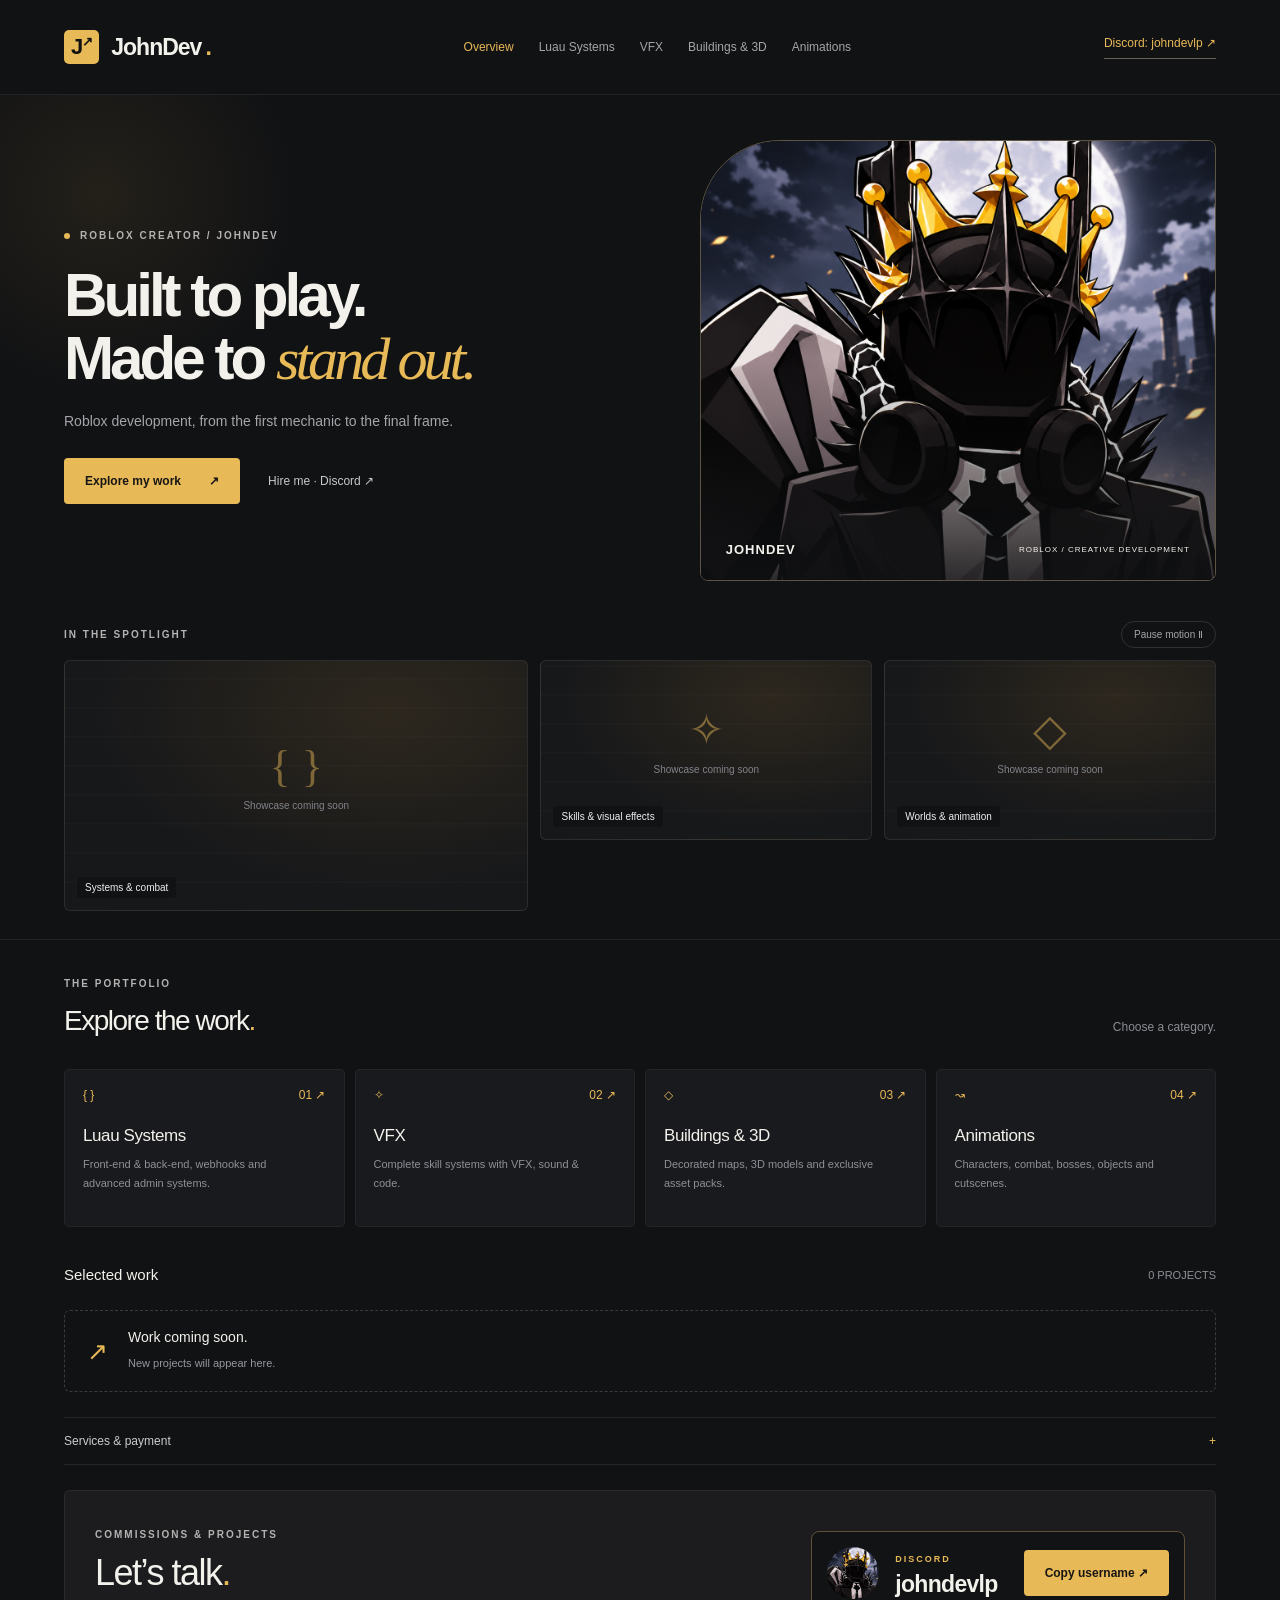
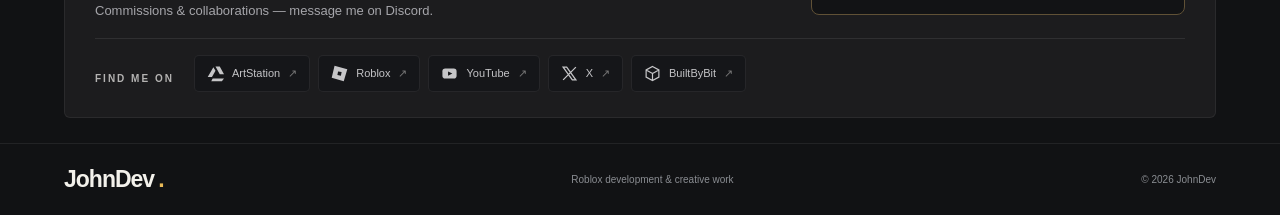
==== animations/index.html @ 0613d774 "Add files via upload" ====
<!doctype html><html lang="en"><head><meta charset="utf-8"><meta name="viewport" content="width=device-width,initial-scale=1"><meta name="theme-color" content="#111214"><meta name="description" content="JohnDev — Roblox development portfolio. Explore Luau systems, visual effects, buildings, 3D and animations."><title>JohnDev — Roblox Creator</title><link rel="icon" href="../assets/favicon.svg"><link rel="stylesheet" href="../assets/style.css"><script defer src="../assets/app.js"></script></head><body><a class="skip" href="#main">Skip to content</a><header><a class="brand" href="../"><span class="mark">J<span>↗</span></span>JohnDev<span class="brand-dot">.</span></a><nav aria-label="Main navigation"><a href="../" data-nav="home">Overview</a><a href="../systems/" data-nav="systems">Luau Systems</a><a href="../vfx/" data-nav="vfx">VFX</a><a href="../buildings/" data-nav="buildings">Buildings & 3D</a><a href="../animations/" data-nav="animations">Animations</a></nav><a class="contact-link" href="#contact">Discord: <span data-discord>johndevlp</span> ↗</a></header><main id="main"><section class="hero" id="hero"><div class="hero-copy"><p class="eyebrow"><span></span> ROBLOX CREATOR / JOHNDEV</p><h1>Built to play.<br>Made to <em>stand out.</em></h1><p class="intro">Roblox development, from the first mechanic to the final frame.</p><div class="hero-actions"><a class="button gold" href="#work">Explore my work <span>↗</span></a><a class="text-link" href="#contact">Hire me · Discord ↗</a></div></div><div class="portrait"><img src="../assets/profile.png" alt="JohnDev's Roblox avatar wearing a gold crown and black armor" fetchpriority="high"><div class="portrait-label"><span>JOHNDEV</span><span>ROBLOX / CREATIVE DEVELOPMENT</span></div></div></section><section class="showcase-section" id="showcase-section"><div class="showcase-heading"><span class="eyebrow">IN THE SPOTLIGHT</span><button id="motion-toggle" type="button" aria-pressed="false">Pause motion Ⅱ</button></div><div id="showcase" class="showcase"></div></section><section id="work" class="work"><div class="section-heading"><div><p class="eyebrow" id="section-kicker">THE PORTFOLIO</p><h2 id="section-title">Explore the work<span>.</span></h2></div><p id="section-description">Choose a category.</p></div><div class="categories" id="categories"></div><div class="projects-heading"><h3 id="projects-title">Selected work</h3><span id="project-count"></span></div><div class="projects" id="projects" aria-live="polite"></div><p id="load-error" role="alert" hidden>Couldn't load the portfolio. Please refresh the page to try again.</p></section><details class="service-details"><summary>Services & payment <span>+</span></summary><div><p id="service-list">Complete boss systems · Combat & skills · Auras & particles · Fully decorated, stylized maps · Exclusive asset packs · Project commissions</p><p id="payment-list">PayPal · Robux · Revenue share, depending on the project</p></div></details><section id="contact" class="contact"><div class="contact-main"><div><p class="eyebrow">COMMISSIONS & PROJECTS</p><h2>Let’s talk<span>.</span></h2><p class="contact-description">Commissions & collaborations — message me on Discord.</p></div><div class="discord-card"><img src="../assets/profile.png" alt="JohnDev’s Discord avatar" loading="lazy"><div><span class="eyebrow">DISCORD</span><strong data-discord>johndevlp</strong></div><button class="button gold" data-copy-discord type="button">Copy username ↗</button></div></div><p id="copy-status" class="copy-status" role="status"></p><div class="social-row"><span class="eyebrow">FIND ME ON</span><div id="social-links"><a href="https://www.artstation.com/johndevlp" target="_blank" rel="noopener noreferrer">ArtStation ↗</a><a href="https://www.roblox.com/users/1013556295/profile" target="_blank" rel="noopener noreferrer">Roblox ↗</a><a href="https://www.youtube.com/@johndevlp" target="_blank" rel="noopener noreferrer">YouTube ↗</a><a href="https://x.com/Johndevlp" target="_blank" rel="noopener noreferrer">X ↗</a><a href="https://builtbybit.com/members/johndevlp.855853/" target="_blank" rel="noopener noreferrer">BuiltByBit — Asset store ↗</a></div></div></section></main><footer><a class="brand" href="../">JohnDev<span class="brand-dot">.</span></a><p>Roblox development & creative work</p><span>© <span id="year"></span> JohnDev</span></footer><dialog id="project-dialog"><div class="dialog-top"><span id="dialog-category" class="eyebrow"></span><button id="close-dialog" aria-label="Close project">Close ✕</button></div><h2 id="dialog-title"></h2><p id="dialog-description"></p><div id="dialog-media"></div><a id="dialog-link" class="button gold" target="_blank" rel="noopener noreferrer" hidden>View project ↗</a></dialog></body></html>
---- assets/style.css ----
*{box-sizing:border-box}html{scroll-behavior:smooth;scroll-padding-top:30px}body{margin:0;background:#111214;color:#f3f1eb;font-family:Arial,Helvetica,sans-serif;-webkit-font-smoothing:antialiased}a{color:inherit;text-decoration:none}button{font:inherit;cursor:pointer}a:focus-visible,button:focus-visible{outline:2px solid #e8b957;outline-offset:6px}.skip{position:absolute;top:-80px;left:20px;background:#e8b957;color:#111;padding:15px;z-index:5}.skip:focus{top:10px}header,main,footer{max-width:1440px;margin:auto}header{display:flex;align-items:center;justify-content:space-between;gap:25px;padding:30px 5%;border-bottom:1px solid #ffffff12}.brand{display:flex;gap:4px;align-items:center;font-size:23px;font-weight:800;letter-spacing:-1px}.mark{display:inline-flex;font-size:22px;color:#111;background:#e8b957;border-radius:5px;padding:4px 7px;margin-right:8px}.mark span{font-size:13px}.brand-dot,h2>span,.contact h2 span{color:#e8b957}nav{display:flex;gap:25px;font-size:12px;color:#a5a5a7}nav a:hover,nav a.active{color:#e8b957}.contact-link{font-size:12px;border-bottom:1px solid #68615a;padding-bottom:8px;white-space:nowrap}.hero{display:grid;grid-template-columns:1.12fr 1fr;gap:6%;padding:70px 5% 65px;align-items:center}.eyebrow{font-size:10px;font-weight:700;letter-spacing:2px;color:#b4b3b2;line-height:1.8}.hero .eyebrow{display:flex;align-items:center;gap:10px}.eyebrow>span{width:6px;height:6px;border-radius:50%;background:#e8b957}h1{font-size:clamp(45px,5.1vw,75px);letter-spacing:-4px;line-height:1.04;font-weight:600;margin:28px 0}h1 em{color:#e8b957;font-family:Georgia,serif;font-weight:400}.intro{max-width:390px;color:#a5a5aa;font-size:15px;line-height:1.8}.hero-actions{display:flex;align-items:center;gap:28px;margin-top:30px}.button{display:inline-flex;align-items:center;justify-content:space-between;gap:28px;padding:16px 21px;border-radius:4px;font-size:12px;font-weight:bold}.gold{background:#e8b957;color:#171615}.gold:hover{background:#f4ce82}.text-link{font-size:12px;color:#c7c7c7}.hero-note{display:flex;align-items:center;gap:25px;margin-top:45px;color:#777a7e;font-size:10px;letter-spacing:.7px}.hero-note>span{border-right:1px solid #3a3a3a;padding-right:24px;color:#e8b957}.hero-note p{line-height:1.7}.portrait{position:relative;border:1px solid #5e5443;border-radius:120px 8px 8px 8px;overflow:hidden;aspect-ratio:1/1.05;background:#222}.portrait img{width:100%;height:100%;object-fit:cover}.portrait:after{content:"";position:absolute;inset:50% 0 0;background:linear-gradient(transparent,#101113d9);pointer-events:none}.portrait-label{position:absolute;bottom:23px;left:25px;right:25px;z-index:1;display:flex;justify-content:space-between;align-items:center;font-size:8px;letter-spacing:1px}.portrait-label>span:first-child{font-size:13px;font-weight:bold}.work{padding:55px 5% 70px;border-top:1px solid #ffffff12}.section-heading{display:flex;justify-content:space-between;align-items:end;gap:30px;margin-bottom:28px}h2{font-size:clamp(27px,3vw,40px);font-weight:500;letter-spacing:-1.5px;margin:12px 0}.section-heading>p{font-size:12px;color:#8a8d92;max-width:250px;line-height:1.7}.categories{display:grid;grid-template-columns:repeat(4,1fr);gap:13px}.category{position:relative;display:flex;flex-direction:column;min-height:190px;padding:22px;background:#191a1d;border:1px solid #ffffff0c;border-radius:5px;transition:background .2s,border-color .2s}.category:hover,.category.active{background:#23211c;border-color:#b48a42}.category-top{display:flex;justify-content:space-between;color:#e8b957;font-size:12px}.category h3{font-size:18px;font-weight:500;margin:38px 0 9px;letter-spacing:-.4px}.category p{font-size:11px;line-height:1.7;color:#8e9097;margin:0;max-width:180px}.projects-heading{display:flex;justify-content:space-between;align-items:center;margin:45px 0 20px}.projects-heading h3{font-size:15px;font-weight:500}.projects-heading>span{font-size:11px;color:#8e9097}.projects{display:grid;grid-template-columns:repeat(3,1fr);gap:20px}.empty{grid-column:1/-1;padding:35px;border:1px dashed #3b3b3f;border-radius:6px;display:flex;gap:20px;align-items:center}.empty-icon{color:#e8b957;font-size:25px}.empty h3{font-size:16px;font-weight:500;margin:0 0 9px}.empty p{font-size:12px;line-height:1.7;color:#95979d;margin:0}.project{padding:0;text-align:left;color:inherit;border:1px solid #ffffff10;background:#191a1d;border-radius:6px;overflow:hidden}.project img{width:100%;aspect-ratio:16/10;object-fit:cover;display:block}.project .placeholder{aspect-ratio:16/10;display:grid;place-items:center;background:#24221d;color:#e8b957;font-size:34px}.project-copy{padding:20px}.project small{color:#e8b957;font-size:9px;letter-spacing:1px}.project h3{font-size:18px;margin:12px 0 6px}.project p{color:#989ba0;font-size:12px;line-height:1.7}.about{margin:0 5%;padding:50px 0;border-top:1px solid #ffffff12;display:grid;grid-template-columns:1fr 2fr;gap:30px}.about p:not(.eyebrow){font-size:14px;color:#a5a5aa;line-height:1.9;max-width:600px}.contact{margin:20px 5% 60px;padding:45px;background:#1c1c1e;border:1px solid #ffffff10;border-radius:6px;position:relative}.contact h2{font-size:clamp(40px,5vw,65px);line-height:1.05;margin:22px 0 30px}.contact>.button{position:absolute;right:45px;bottom:45px}footer{padding:30px 5%;border-top:1px solid #ffffff12;display:flex;align-items:center;justify-content:space-between;gap:20px}footer p,footer>span{font-size:10px;color:#8a8d92}dialog{background:#191a1d;color:#f3f1eb;border:1px solid #4b4538;border-radius:10px;width:min(900px,94vw);max-height:90vh;padding:30px}dialog::backdrop{background:#000c;backdrop-filter:blur(6px)}.dialog-top{display:flex;justify-content:space-between;align-items:center}.dialog-top button{background:#2c2c2e;color:#eee;border:1px solid #555;padding:10px;border-radius:4px}#dialog-description{white-space:pre-wrap;color:#acafb4;line-height:1.8}#dialog-media{display:grid;gap:18px;margin:25px 0}#dialog-media img,#dialog-media video,#dialog-media iframe{width:100%;border:0;border-radius:5px}#dialog-media iframe{aspect-ratio:16/9}#dialog-media figcaption{color:#a5a5aa;font-size:12px;margin:10px 0}#dialog-media figure{margin:0}body.category-page .hero{display:none}body.category-page .work{border-top:0;padding-top:55px}@media(min-width:1500px){body{padding:0 3%}}@media(max-width:1000px){header{flex-wrap:wrap}nav{order:3;width:100%;justify-content:space-between;gap:15px;overflow:auto;padding-top:12px}h1{letter-spacing:-2px}.categories{grid-template-columns:repeat(2,1fr)}.portrait-label{flex-direction:column;align-items:start;gap:8px}.hero{gap:4%;padding-top:45px}.projects{grid-template-columns:repeat(2,1fr)}}@media(max-width:620px){header{padding:22px 6%}nav{font-size:11px;gap:22px;padding-bottom:5px;justify-content:flex-start;white-space:nowrap}.hero{grid-template-columns:1fr;padding:40px 6%;gap:30px}h1{font-size:48px}.hero-note{margin-top:25px}.portrait{aspect-ratio:1.12;border-radius:70px 6px 6px 6px}.portrait img{object-position:center 39%}.section-heading{display:block}.work{padding:35px 6%}.category{padding:17px;min-height:185px}.category h3{font-size:16px}.projects{grid-template-columns:1fr}.about{grid-template-columns:1fr;gap:0}.contact{padding:28px}.contact>.button{position:static}footer{flex-wrap:wrap}footer p{display:none}dialog{padding:20px}.empty{padding:25px 20px}}@media(prefers-reduced-motion:reduce){html{scroll-behavior:auto}*{transition:none!important}}
.contact-main{display:flex;justify-content:space-between;align-items:center;gap:28px}.contact h2{font-size:52px;margin:15px 0}.contact-description{font-size:13px;color:#a5a5aa;line-height:1.7}.discord-card{display:flex;align-items:center;gap:16px;flex-wrap:wrap;padding:22px;background:#121315;border:1px solid #605136;border-radius:8px}.discord-card img{width:52px;height:52px;object-fit:cover;border-radius:50%}.discord-card strong{display:block;font-size:24px;margin-top:3px;letter-spacing:-.7px}.discord-card .eyebrow{font-size:9px;color:#e8b957}.discord-card button{border:0;margin-left:10px}.social-row{display:flex;gap:25px;align-items:baseline;border-top:1px solid #ffffff15;padding-top:22px;margin-top:25px}.social-row>div{display:flex;gap:22px;flex-wrap:wrap;font-size:12px;color:#c4c4c7}.social-row a:hover{color:#e8b957}.copy-status{font-size:12px;color:#e8b957;min-height:16px}.payment>span:first-child{color:#e8b957;font-size:10px;letter-spacing:1.5px}.contact-link{color:#e8b957}.category p{max-width:220px}@media(max-width:1000px){.contact-main{align-items:flex-start;flex-direction:column}.discord-card{width:100%}}@media(max-width:620px){.discord-card{padding:16px;gap:12px}.discord-card button{margin-left:0;width:100%}.social-row{flex-direction:column;gap:12px}.contact h2{font-size:42px}}

/* Compact media-led layout */
.hero{position:relative;isolation:isolate;overflow:hidden;padding-top:45px;padding-bottom:40px;gap:5%}.hero:before{content:"";position:absolute;width:400px;height:400px;border-radius:50%;background:radial-gradient(circle,#e8b95716,transparent 70%);left:-100px;top:-100px;z-index:-1;animation:halo 10s ease-in-out infinite alternate;pointer-events:none}.hero-video{position:absolute;inset:0;width:100%;height:100%;object-fit:cover;opacity:.16;z-index:-2;pointer-events:none}.hero-copy,.portrait{animation:arrive .7s ease both}.portrait{animation-delay:.1s;aspect-ratio:1.17;border-top-left-radius:80px}.hero h1{font-size:clamp(43px,4.7vw,66px);margin:20px 0}.hero-actions{margin-top:24px}.intro{font-size:14px;line-height:1.7}.showcase-section{padding:0 5% 28px}.showcase-heading{display:flex;align-items:center;justify-content:space-between;margin:0 0 12px}.showcase-heading button{border:1px solid #ffffff20;background:transparent;border-radius:20px;padding:7px 12px;color:#a5a5aa;font-size:10px}.showcase{display:grid;grid-template-columns:1.4fr 1fr 1fr;gap:12px}.showcase-tile{position:relative;aspect-ratio:1.85;border:1px solid #ffffff16;overflow:hidden;border-radius:6px;background:#191a1d}.showcase-tile img,.showcase-tile video{width:100%;height:100%;object-fit:cover;display:block}.showcase-tile video{object-fit:contain}.showcase-tile img{transition:transform .45s}.showcase-tile:hover img{transform:scale(1.04)}.showcase-tile:has(video) .slot-caption{top:8px;bottom:auto;pointer-events:none}.slot-caption{position:absolute;bottom:12px;left:12px;padding:5px 8px;border-radius:3px;background:#111214de;font-size:10px;color:#eee}.unfilled{background:radial-gradient(ellipse at 70% 20%,#a2783229,transparent 65%),repeating-linear-gradient(0deg,transparent 0 27px,#ffffff04 28px 29px),#17181a;display:flex;flex-direction:column;justify-content:center;align-items:center}.slot-art{font-size:44px;color:#e8b95777;font-family:Georgia,serif;animation:float 6s ease-in-out infinite}.slot-1 .slot-art{animation-delay:-2s}.slot-2 .slot-art{animation-delay:-4s}.slot-placeholder{font-size:10px;color:#81838a;margin:8px 0 20px}.work{padding-top:25px;padding-bottom:25px}.section-heading{margin-bottom:20px}.section-heading h2{font-size:28px}.categories{gap:10px}.category{min-height:158px;padding:18px;transition:transform .2s,border-color .2s,background .2s}.category:hover{transform:translateY(-4px)}.category h3{margin-top:24px;font-size:17px}.projects-heading{margin:24px 0 12px}.empty{padding:18px 22px}.empty h3{font-size:14px}.empty p{font-size:11px}.service-details{margin:0 5% 25px;border-top:1px solid #ffffff15;border-bottom:1px solid #ffffff15;padding:16px 0}.service-details summary{cursor:pointer;font-size:12px;color:#ccc;list-style:none}.service-details summary::-webkit-details-marker{display:none}.service-details summary>span{float:right;color:#e8b957}.service-details[open] summary>span{transform:rotate(45deg)}.service-details>div{display:grid;grid-template-columns:2fr 1fr;gap:25px;padding-top:8px;font-size:12px;line-height:1.8;color:#a5a5aa}.contact{margin-top:0;margin-bottom:25px;padding:25px 30px}.contact h2{font-size:36px;margin:8px 0}.contact-description{margin:8px 0}.discord-card{padding:15px}.discord-card strong{font-size:23px}.social-row{margin-top:8px;padding-top:16px;gap:20px}.social-row>div{gap:8px;flex:1}.social-link{display:inline-flex;align-items:center;gap:8px;padding:9px 12px;background:#151619;border:1px solid #ffffff12;border-radius:5px;font-size:11px;transition:transform .2s,border-color .2s}.social-link:hover{transform:translateY(-2px);border-color:#e8b95777}.social-link svg{width:17px;height:17px;flex-shrink:0;color:#c6c6c8}.social-link:hover svg{color:#e8b957}.social-arrow{font-size:11px;color:#777}.copy-status{min-height:0;margin:8px 0}footer{padding-top:20px;padding-bottom:20px}body.category-page .categories{display:flex;flex-wrap:wrap}body.category-page .category{min-height:0;padding:10px 14px;flex-direction:row;align-items:center;gap:12px}body.category-page .category h3{font-size:12px;margin:0}body.category-page .category p,body.category-page .category-top>span:last-child{display:none}body.category-page .work{padding-top:30px}.category-page .service-details{margin-top:10px}@keyframes arrive{from{opacity:0;transform:translateY(15px)}to{opacity:1;transform:translateY(0)}}@keyframes float{0%,100%{transform:translateY(0) rotate(-4deg)}50%{transform:translateY(-6px) rotate(4deg)}}@keyframes halo{to{transform:translate(130px,50px);opacity:.4}}body.motion-paused *{animation-play-state:paused!important}@media(max-width:620px){.hero{padding-top:28px;padding-bottom:25px}.hero h1{font-size:46px}.portrait{aspect-ratio:1.5}.showcase{grid-template-columns:1fr 1fr}.showcase-tile:first-child{grid-column:1/-1;aspect-ratio:2.1}.showcase-tile:not(:first-child){aspect-ratio:1.6}.slot-art{font-size:32px}.slot-placeholder{font-size:9px}.slot-caption{font-size:9px;left:8px;bottom:8px}.service-details>div{grid-template-columns:1fr;gap:0}.contact{padding:22px}.social-link{padding:9px 10px}.social-row{gap:12px}.categories .category{min-height:160px}.category-page .categories .category{min-height:0}.hero-actions{gap:20px}}@media(prefers-reduced-motion:reduce){*,*:before,*:after{animation:none!important;transition:none!important}}
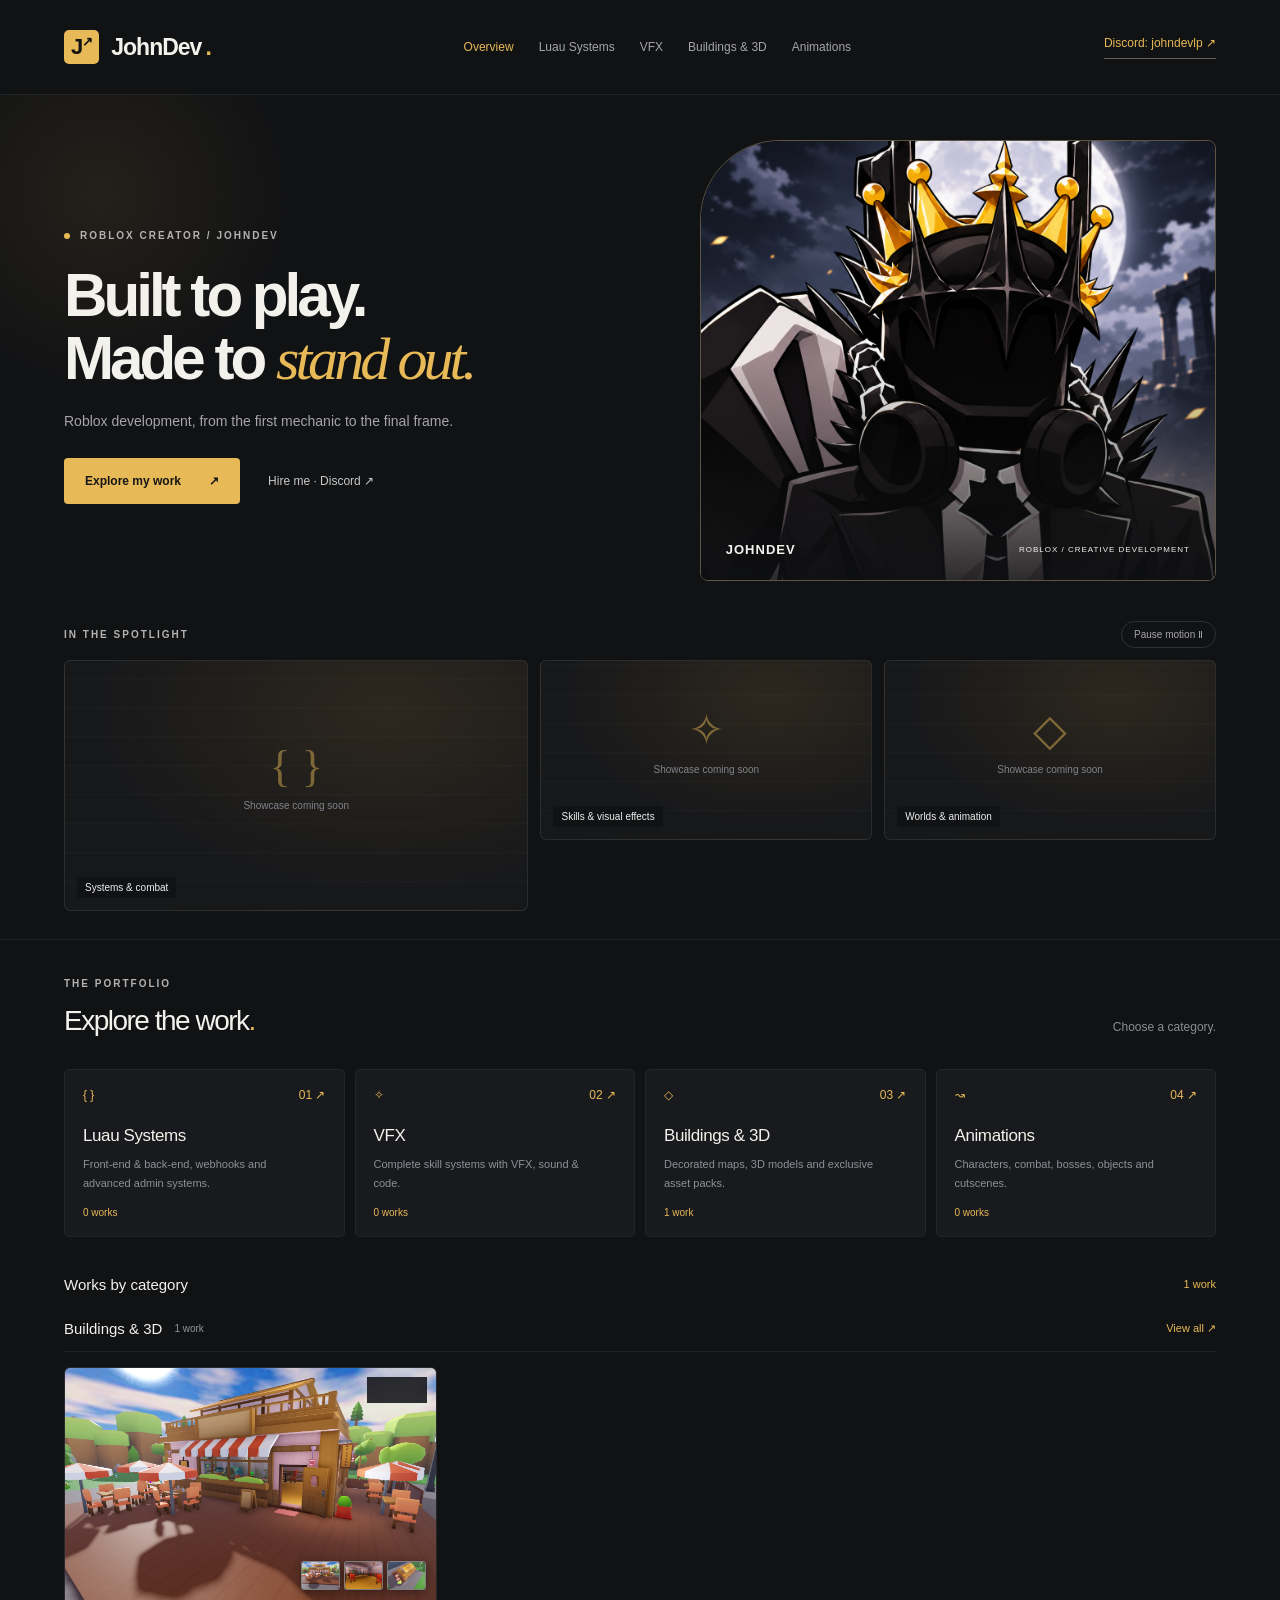
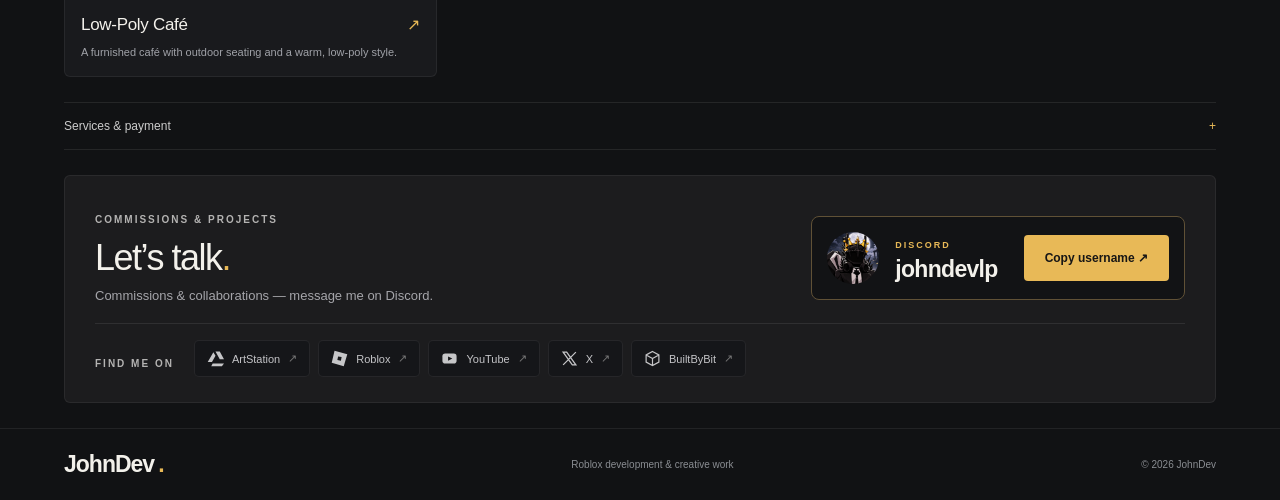
==== commit a0a743cd: "Add low-poly cafe with grouped galleries and category work counts" ====
--- a/animations/index.html
+++ b/animations/index.html
@@ -1 +1 @@
-<!doctype html><html lang="en"><head><meta charset="utf-8"><meta name="viewport" content="width=device-width,initial-scale=1"><meta name="theme-color" content="#111214"><meta name="description" content="JohnDev — Roblox development portfolio. Explore Luau systems, visual effects, buildings, 3D and animations."><title>JohnDev — Roblox Creator</title><link rel="icon" href="../assets/favicon.svg"><link rel="stylesheet" href="../assets/style.css"><script defer src="../assets/app.js"></script></head><body><a class="skip" href="#main">Skip to content</a><header><a class="brand" href="../"><span class="mark">J<span>↗</span></span>JohnDev<span class="brand-dot">.</span></a><nav aria-label="Main navigation"><a href="../" data-nav="home">Overview</a><a href="../systems/" data-nav="systems">Luau Systems</a><a href="../vfx/" data-nav="vfx">VFX</a><a href="../buildings/" data-nav="buildings">Buildings & 3D</a><a href="../animations/" data-nav="animations">Animations</a></nav><a class="contact-link" href="#contact">Discord: <span data-discord>johndevlp</span> ↗</a></header><main id="main"><section class="hero" id="hero"><div class="hero-copy"><p class="eyebrow"><span></span> ROBLOX CREATOR / JOHNDEV</p><h1>Built to play.<br>Made to <em>stand out.</em></h1><p class="intro">Roblox development, from the first mechanic to the final frame.</p><div class="hero-actions"><a class="button gold" href="#work">Explore my work <span>↗</span></a><a class="text-link" href="#contact">Hire me · Discord ↗</a></div></div><div class="portrait"><img src="../assets/profile.png" alt="JohnDev's Roblox avatar wearing a gold crown and black armor" fetchpriority="high"><div class="portrait-label"><span>JOHNDEV</span><span>ROBLOX / CREATIVE DEVELOPMENT</span></div></div></section><section class="showcase-section" id="showcase-section"><div class="showcase-heading"><span class="eyebrow">IN THE SPOTLIGHT</span><button id="motion-toggle" type="button" aria-pressed="false">Pause motion Ⅱ</button></div><div id="showcase" class="showcase"></div></section><section id="work" class="work"><div class="section-heading"><div><p class="eyebrow" id="section-kicker">THE PORTFOLIO</p><h2 id="section-title">Explore the work<span>.</span></h2></div><p id="section-description">Choose a category.</p></div><div class="categories" id="categories"></div><div class="projects-heading"><h3 id="projects-title">Selected work</h3><span id="project-count"></span></div><div class="projects" id="projects" aria-live="polite"></div><p id="load-error" role="alert" hidden>Couldn't load the portfolio. Please refresh the page to try again.</p></section><details class="service-details"><summary>Services & payment <span>+</span></summary><div><p id="service-list">Complete boss systems · Combat & skills · Auras & particles · Fully decorated, stylized maps · Exclusive asset packs · Project commissions</p><p id="payment-list">PayPal · Robux · Revenue share, depending on the project</p></div></details><section id="contact" class="contact"><div class="contact-main"><div><p class="eyebrow">COMMISSIONS & PROJECTS</p><h2>Let’s talk<span>.</span></h2><p class="contact-description">Commissions & collaborations — message me on Discord.</p></div><div class="discord-card"><img src="../assets/profile.png" alt="JohnDev’s Discord avatar" loading="lazy"><div><span class="eyebrow">DISCORD</span><strong data-discord>johndevlp</strong></div><button class="button gold" data-copy-discord type="button">Copy username ↗</button></div></div><p id="copy-status" class="copy-status" role="status"></p><div class="social-row"><span class="eyebrow">FIND ME ON</span><div id="social-links"><a href="https://www.artstation.com/johndevlp" target="_blank" rel="noopener noreferrer">ArtStation ↗</a><a href="https://www.roblox.com/users/1013556295/profile" target="_blank" rel="noopener noreferrer">Roblox ↗</a><a href="https://www.youtube.com/@johndevlp" target="_blank" rel="noopener noreferrer">YouTube ↗</a><a href="https://x.com/Johndevlp" target="_blank" rel="noopener noreferrer">X ↗</a><a href="https://builtbybit.com/members/johndevlp.855853/" target="_blank" rel="noopener noreferrer">BuiltByBit — Asset store ↗</a></div></div></section></main><footer><a class="brand" href="../">JohnDev<span class="brand-dot">.</span></a><p>Roblox development & creative work</p><span>© <span id="year"></span> JohnDev</span></footer><dialog id="project-dialog"><div class="dialog-top"><span id="dialog-category" class="eyebrow"></span><button id="close-dialog" aria-label="Close project">Close ✕</button></div><h2 id="dialog-title"></h2><p id="dialog-description"></p><div id="dialog-media"></div><a id="dialog-link" class="button gold" target="_blank" rel="noopener noreferrer" hidden>View project ↗</a></dialog></body></html>+<!doctype html><html lang="en"><head><meta charset="utf-8"><meta name="viewport" content="width=device-width,initial-scale=1"><meta name="theme-color" content="#111214"><meta name="description" content="JohnDev — Roblox development portfolio. Explore Luau systems, visual effects, buildings, 3D and animations."><title>JohnDev — Roblox Creator</title><link rel="icon" href="../assets/favicon.svg"><link rel="stylesheet" href="../assets/style.css?v=cafe-gallery-1"><script defer src="../assets/app.js?v=cafe-gallery-1"></script></head><body><a class="skip" href="#main">Skip to content</a><header><a class="brand" href="../"><span class="mark">J<span>↗</span></span>JohnDev<span class="brand-dot">.</span></a><nav aria-label="Main navigation"><a href="../" data-nav="home">Overview</a><a href="../systems/" data-nav="systems">Luau Systems</a><a href="../vfx/" data-nav="vfx">VFX</a><a href="../buildings/" data-nav="buildings">Buildings & 3D</a><a href="../animations/" data-nav="animations">Animations</a></nav><a class="contact-link" href="#contact">Discord: <span data-discord>johndevlp</span> ↗</a></header><main id="main"><section class="hero" id="hero"><div class="hero-copy"><p class="eyebrow"><span></span> ROBLOX CREATOR / JOHNDEV</p><h1>Built to play.<br>Made to <em>stand out.</em></h1><p class="intro">Roblox development, from the first mechanic to the final frame.</p><div class="hero-actions"><a class="button gold" href="#work">Explore my work <span>↗</span></a><a class="text-link" href="#contact">Hire me · Discord ↗</a></div></div><div class="portrait"><img src="../assets/profile.png" alt="JohnDev's Roblox avatar wearing a gold crown and black armor" fetchpriority="high"><div class="portrait-label"><span>JOHNDEV</span><span>ROBLOX / CREATIVE DEVELOPMENT</span></div></div></section><section class="showcase-section" id="showcase-section"><div class="showcase-heading"><span class="eyebrow">IN THE SPOTLIGHT</span><button id="motion-toggle" type="button" aria-pressed="false">Pause motion Ⅱ</button></div><div id="showcase" class="showcase"></div></section><section id="work" class="work"><div class="section-heading"><div><p class="eyebrow" id="section-kicker">THE PORTFOLIO</p><h2 id="section-title">Explore the work<span>.</span></h2></div><p id="section-description">Choose a category.</p></div><div class="categories" id="categories"></div><div class="projects-heading"><h3 id="projects-title">Works by category</h3><span id="project-count"></span></div><div class="work-catalog" id="projects" aria-live="polite"></div><p id="load-error" role="alert" hidden>Couldn't load the portfolio. Please refresh the page to try again.</p></section><details class="service-details"><summary>Services & payment <span>+</span></summary><div><p id="service-list">Complete boss systems · Combat & skills · Auras & particles · Fully decorated, stylized maps · Exclusive asset packs · Project commissions</p><p id="payment-list">PayPal · Robux · Revenue share, depending on the project</p></div></details><section id="contact" class="contact"><div class="contact-main"><div><p class="eyebrow">COMMISSIONS & PROJECTS</p><h2>Let’s talk<span>.</span></h2><p class="contact-description">Commissions & collaborations — message me on Discord.</p></div><div class="discord-card"><img src="../assets/profile.png" alt="JohnDev’s Discord avatar" loading="lazy"><div><span class="eyebrow">DISCORD</span><strong data-discord>johndevlp</strong></div><button class="button gold" data-copy-discord type="button">Copy username ↗</button></div></div><p id="copy-status" class="copy-status" role="status"></p><div class="social-row"><span class="eyebrow">FIND ME ON</span><div id="social-links"><a href="https://www.artstation.com/johndevlp" target="_blank" rel="noopener noreferrer">ArtStation ↗</a><a href="https://www.roblox.com/users/1013556295/profile" target="_blank" rel="noopener noreferrer">Roblox ↗</a><a href="https://www.youtube.com/@johndevlp" target="_blank" rel="noopener noreferrer">YouTube ↗</a><a href="https://x.com/Johndevlp" target="_blank" rel="noopener noreferrer">X ↗</a><a href="https://builtbybit.com/members/johndevlp.855853/" target="_blank" rel="noopener noreferrer">BuiltByBit — Asset store ↗</a></div></div></section></main><footer><a class="brand" href="../">JohnDev<span class="brand-dot">.</span></a><p>Roblox development & creative work</p><span>© <span id="year"></span> JohnDev</span></footer><dialog id="project-dialog" aria-labelledby="dialog-title" aria-describedby="dialog-description"><div class="dialog-top"><span id="dialog-category" class="eyebrow"></span><button id="close-dialog" aria-label="Close project" type="button">Close ✕</button></div><h2 id="dialog-title"></h2><p id="dialog-description"></p><div class="project-gallery"><div id="dialog-media" class="gallery-stage"></div><div class="gallery-controls"><button id="gallery-prev" type="button" aria-label="Previous media">←</button><div class="gallery-caption"><span id="gallery-count" aria-live="polite"></span><span id="gallery-caption"></span></div><button id="gallery-next" type="button" aria-label="Next media">→</button></div><div id="gallery-thumbnails" class="gallery-thumbnails" aria-label="Project media"></div></div><a id="dialog-link" class="button gold" target="_blank" rel="noopener noreferrer" hidden>View project ↗</a></dialog></body></html>
--- a/assets/style.css
+++ b/assets/style.css
@@ -3,3 +3,7 @@
 
 /* Compact media-led layout */
 .hero{position:relative;isolation:isolate;overflow:hidden;padding-top:45px;padding-bottom:40px;gap:5%}.hero:before{content:"";position:absolute;width:400px;height:400px;border-radius:50%;background:radial-gradient(circle,#e8b95716,transparent 70%);left:-100px;top:-100px;z-index:-1;animation:halo 10s ease-in-out infinite alternate;pointer-events:none}.hero-video{position:absolute;inset:0;width:100%;height:100%;object-fit:cover;opacity:.16;z-index:-2;pointer-events:none}.hero-copy,.portrait{animation:arrive .7s ease both}.portrait{animation-delay:.1s;aspect-ratio:1.17;border-top-left-radius:80px}.hero h1{font-size:clamp(43px,4.7vw,66px);margin:20px 0}.hero-actions{margin-top:24px}.intro{font-size:14px;line-height:1.7}.showcase-section{padding:0 5% 28px}.showcase-heading{display:flex;align-items:center;justify-content:space-between;margin:0 0 12px}.showcase-heading button{border:1px solid #ffffff20;background:transparent;border-radius:20px;padding:7px 12px;color:#a5a5aa;font-size:10px}.showcase{display:grid;grid-template-columns:1.4fr 1fr 1fr;gap:12px}.showcase-tile{position:relative;aspect-ratio:1.85;border:1px solid #ffffff16;overflow:hidden;border-radius:6px;background:#191a1d}.showcase-tile img,.showcase-tile video{width:100%;height:100%;object-fit:cover;display:block}.showcase-tile video{object-fit:contain}.showcase-tile img{transition:transform .45s}.showcase-tile:hover img{transform:scale(1.04)}.showcase-tile:has(video) .slot-caption{top:8px;bottom:auto;pointer-events:none}.slot-caption{position:absolute;bottom:12px;left:12px;padding:5px 8px;border-radius:3px;background:#111214de;font-size:10px;color:#eee}.unfilled{background:radial-gradient(ellipse at 70% 20%,#a2783229,transparent 65%),repeating-linear-gradient(0deg,transparent 0 27px,#ffffff04 28px 29px),#17181a;display:flex;flex-direction:column;justify-content:center;align-items:center}.slot-art{font-size:44px;color:#e8b95777;font-family:Georgia,serif;animation:float 6s ease-in-out infinite}.slot-1 .slot-art{animation-delay:-2s}.slot-2 .slot-art{animation-delay:-4s}.slot-placeholder{font-size:10px;color:#81838a;margin:8px 0 20px}.work{padding-top:25px;padding-bottom:25px}.section-heading{margin-bottom:20px}.section-heading h2{font-size:28px}.categories{gap:10px}.category{min-height:158px;padding:18px;transition:transform .2s,border-color .2s,background .2s}.category:hover{transform:translateY(-4px)}.category h3{margin-top:24px;font-size:17px}.projects-heading{margin:24px 0 12px}.empty{padding:18px 22px}.empty h3{font-size:14px}.empty p{font-size:11px}.service-details{margin:0 5% 25px;border-top:1px solid #ffffff15;border-bottom:1px solid #ffffff15;padding:16px 0}.service-details summary{cursor:pointer;font-size:12px;color:#ccc;list-style:none}.service-details summary::-webkit-details-marker{display:none}.service-details summary>span{float:right;color:#e8b957}.service-details[open] summary>span{transform:rotate(45deg)}.service-details>div{display:grid;grid-template-columns:2fr 1fr;gap:25px;padding-top:8px;font-size:12px;line-height:1.8;color:#a5a5aa}.contact{margin-top:0;margin-bottom:25px;padding:25px 30px}.contact h2{font-size:36px;margin:8px 0}.contact-description{margin:8px 0}.discord-card{padding:15px}.discord-card strong{font-size:23px}.social-row{margin-top:8px;padding-top:16px;gap:20px}.social-row>div{gap:8px;flex:1}.social-link{display:inline-flex;align-items:center;gap:8px;padding:9px 12px;background:#151619;border:1px solid #ffffff12;border-radius:5px;font-size:11px;transition:transform .2s,border-color .2s}.social-link:hover{transform:translateY(-2px);border-color:#e8b95777}.social-link svg{width:17px;height:17px;flex-shrink:0;color:#c6c6c8}.social-link:hover svg{color:#e8b957}.social-arrow{font-size:11px;color:#777}.copy-status{min-height:0;margin:8px 0}footer{padding-top:20px;padding-bottom:20px}body.category-page .categories{display:flex;flex-wrap:wrap}body.category-page .category{min-height:0;padding:10px 14px;flex-direction:row;align-items:center;gap:12px}body.category-page .category h3{font-size:12px;margin:0}body.category-page .category p,body.category-page .category-top>span:last-child{display:none}body.category-page .work{padding-top:30px}.category-page .service-details{margin-top:10px}@keyframes arrive{from{opacity:0;transform:translateY(15px)}to{opacity:1;transform:translateY(0)}}@keyframes float{0%,100%{transform:translateY(0) rotate(-4deg)}50%{transform:translateY(-6px) rotate(4deg)}}@keyframes halo{to{transform:translate(130px,50px);opacity:.4}}body.motion-paused *{animation-play-state:paused!important}@media(max-width:620px){.hero{padding-top:28px;padding-bottom:25px}.hero h1{font-size:46px}.portrait{aspect-ratio:1.5}.showcase{grid-template-columns:1fr 1fr}.showcase-tile:first-child{grid-column:1/-1;aspect-ratio:2.1}.showcase-tile:not(:first-child){aspect-ratio:1.6}.slot-art{font-size:32px}.slot-placeholder{font-size:9px}.slot-caption{font-size:9px;left:8px;bottom:8px}.service-details>div{grid-template-columns:1fr;gap:0}.contact{padding:22px}.social-link{padding:9px 10px}.social-row{gap:12px}.categories .category{min-height:160px}.category-page .categories .category{min-height:0}.hero-actions{gap:20px}}@media(prefers-reduced-motion:reduce){*,*:before,*:after{animation:none!important;transition:none!important}}
+/* One work per card; one active photo per gallery. */
+[hidden]{display:none!important}.work-catalog{display:block}.work-grid{list-style:none;padding:0;margin:0;display:grid;grid-template-columns:repeat(3,minmax(0,1fr));gap:16px}.work-grid>li{min-width:0}.work-card{width:100%;height:100%;display:flex;flex-direction:column;transition:border-color .2s,transform .2s}.work-card:hover{border-color:#e8b95777;transform:translateY(-3px)}.project-cover{position:relative;aspect-ratio:16/10;width:100%;overflow:hidden;background:#23221f}.project .project-cover>img{width:100%;height:100%;aspect-ratio:auto;object-fit:cover;transition:transform .3s}.work-card:hover .project-cover>img{transform:scale(1.025)}.project-cover>.placeholder{width:100%;height:100%;aspect-ratio:auto}.media-badge{position:absolute;top:10px;right:10px;padding:6px 9px;color:#f5f3ee;font-size:10px;font-weight:500;background:#101114dc;border:1px solid #ffffff25;border-radius:20px;backdrop-filter:blur(8px)}.card-previews{position:absolute;bottom:10px;right:10px;display:flex;gap:4px}.project .card-previews img,.card-previews>span{width:39px;height:29px;aspect-ratio:auto;border:1px solid #ffffff70;border-radius:3px;object-fit:cover;box-shadow:0 2px 10px #0006;background:#18191c}.card-previews>span{display:grid;place-items:center;font-size:10px;color:#e8b957}.work-card .project-copy{padding:15px 16px;width:100%}.work-card-title{display:flex;justify-content:space-between;align-items:center;gap:10px}.work-card-title h3{margin:0;font-size:17px;font-weight:500;letter-spacing:-.3px}.work-card-title>span{color:#e8b957;font-size:16px}.work-card .project-copy p{font-size:11px;color:#a0a2a8;line-height:1.7;margin:8px 0 0;display:-webkit-box;-webkit-line-clamp:2;-webkit-box-orient:vertical;overflow:hidden}.category-count{font-size:10px;color:#e8b957;margin-top:14px}.category-page .category-count{margin:0;padding-left:9px;border-left:1px solid #ffffff25;white-space:nowrap}.work-group+.work-group{margin-top:25px}.work-group-heading{display:flex;align-items:center;gap:12px;margin:0 0 14px}.work-group-heading h3{font-size:15px;font-weight:500;margin:0}.work-group-heading>span{font-size:10px;color:#92959d}.work-group-heading>a{font-size:11px;color:#e8b957;margin-left:auto}.work-group .work-grid{border-top:1px solid #ffffff10;padding-top:15px}.work-group .work-grid[aria-label]{outline:0}.projects-heading #project-count{text-transform:none;font-variant-numeric:tabular-nums;color:#e8b957}.category-page .work{padding-bottom:35px}#project-dialog{width:min(1000px,94vw);padding:24px;max-height:94vh}#project-dialog .dialog-top{position:sticky;top:-24px;padding:5px 0 12px;background:#191a1d;z-index:2;border-bottom:1px solid #ffffff10}#project-dialog h2{font-size:28px;margin:16px 0 8px}#dialog-description{font-size:12px;line-height:1.7;margin:0 0 16px;max-width:760px}#dialog-media.gallery-stage{display:flex;align-items:center;justify-content:center;gap:0;margin:0;width:100%;aspect-ratio:16/9;min-height:0;background:#101113;border:1px solid #ffffff12;border-radius:6px;overflow:hidden}#dialog-media.gallery-stage>img,#dialog-media.gallery-stage>video,#dialog-media.gallery-stage>iframe{width:100%;height:100%;max-height:60vh;object-fit:contain;border:0;border-radius:0;display:block}#dialog-media.gallery-stage>p{font-size:13px;color:#999}.gallery-controls{display:flex;align-items:center;justify-content:space-between;gap:15px;padding:12px 0}.gallery-controls>button{width:36px;height:32px;border:1px solid #ffffff20;background:#25262b;color:#e8b957;border-radius:4px;font-size:17px}.gallery-controls>button:disabled{color:#65666b;cursor:default;opacity:.5}.gallery-caption{display:flex;align-items:center;justify-content:center;gap:14px;font-size:11px;color:#aaa;min-width:0}.gallery-caption>#gallery-count{font-variant-numeric:tabular-nums;color:#e8b957;white-space:nowrap}.gallery-caption>#gallery-caption{overflow:hidden;text-overflow:ellipsis;white-space:nowrap}.gallery-thumbnails{display:flex;gap:9px;overflow-x:auto;padding:3px 2px 7px}.gallery-thumbnail{padding:0;position:relative;flex:0 0 88px;height:54px;border:2px solid transparent;border-radius:5px;overflow:hidden;background:#101113;opacity:.65;transition:opacity .2s,border-color .2s}.gallery-thumbnail img{width:100%;height:100%;object-fit:cover;display:block}.gallery-thumbnail:hover,.gallery-thumbnail.active{opacity:1}.gallery-thumbnail.active{border-color:#e8b957}.thumbnail-play{position:absolute;inset:0;display:grid;place-items:center;background:#0005;color:white}.project-gallery+#dialog-link{margin-top:16px}@media(max-width:1000px){.work-grid{grid-template-columns:repeat(2,minmax(0,1fr))}}@media(max-width:620px){.work-grid{grid-template-columns:1fr;gap:12px}.project-cover{aspect-ratio:16/9}.category-count{margin-top:9px}.category-page .category-count{margin-top:0}#project-dialog{padding:17px}#project-dialog .dialog-top{top:-17px}#project-dialog h2{font-size:24px}#dialog-description{font-size:11px}.gallery-thumbnail{flex-basis:69px;height:44px}.gallery-caption{gap:9px;font-size:10px}.gallery-controls{gap:8px}.work-card .project-copy{padding:13px 15px}.work-card-title h3{font-size:16px}}@media(prefers-reduced-motion:reduce){.work-card,.project-cover>img,.gallery-thumbnail{transition:none!important}}
+/* Keep the gallery and thumbnails together on short screens. */
+#dialog-media.gallery-stage{height:clamp(140px,calc(92dvh - 290px),540px);aspect-ratio:auto}
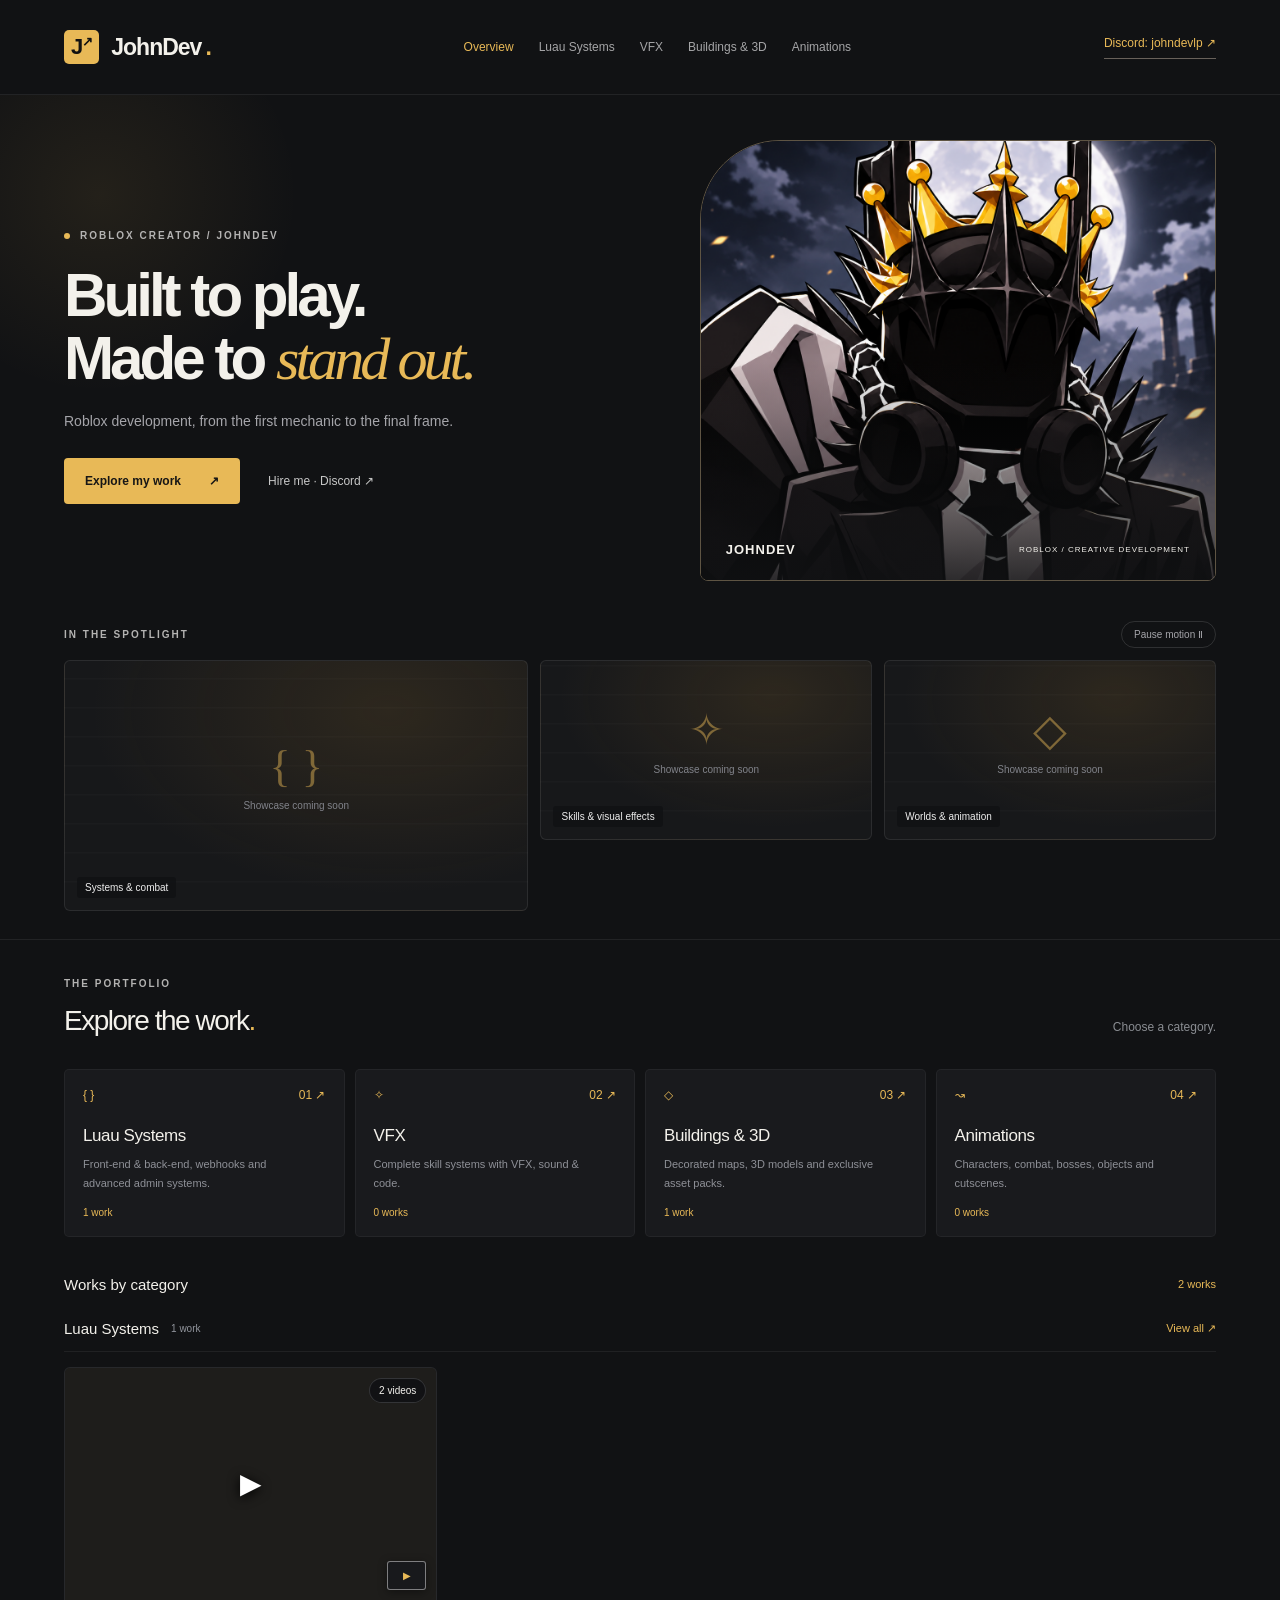
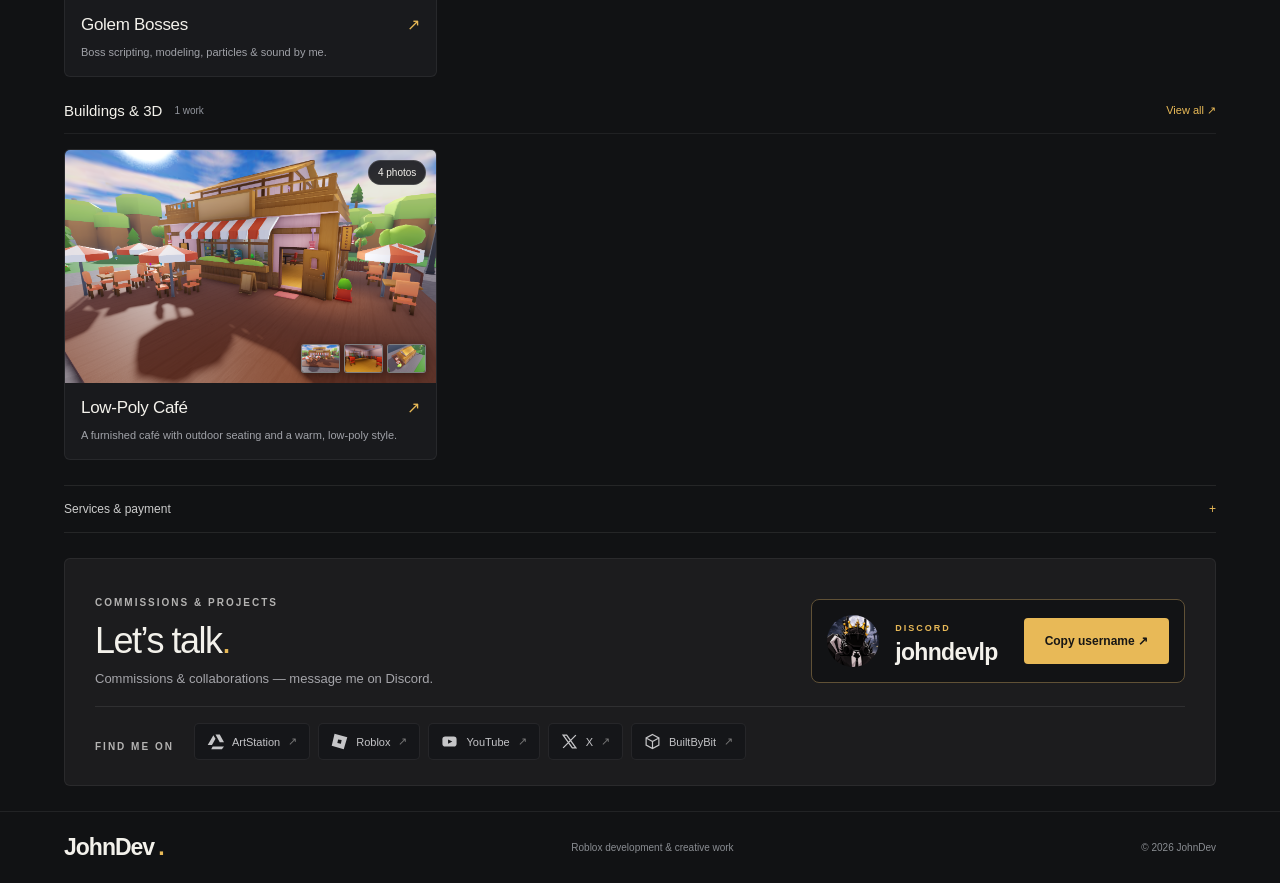
==== commit 8bd05f3b: "Add Golem Bosses scripting work with two grouped videos" ====
--- a/animations/index.html
+++ b/animations/index.html
@@ -1 +1 @@
-<!doctype html><html lang="en"><head><meta charset="utf-8"><meta name="viewport" content="width=device-width,initial-scale=1"><meta name="theme-color" content="#111214"><meta name="description" content="JohnDev — Roblox development portfolio. Explore Luau systems, visual effects, buildings, 3D and animations."><title>JohnDev — Roblox Creator</title><link rel="icon" href="../assets/favicon.svg"><link rel="stylesheet" href="../assets/style.css?v=cafe-gallery-1"><script defer src="../assets/app.js?v=cafe-gallery-1"></script></head><body><a class="skip" href="#main">Skip to content</a><header><a class="brand" href="../"><span class="mark">J<span>↗</span></span>JohnDev<span class="brand-dot">.</span></a><nav aria-label="Main navigation"><a href="../" data-nav="home">Overview</a><a href="../systems/" data-nav="systems">Luau Systems</a><a href="../vfx/" data-nav="vfx">VFX</a><a href="../buildings/" data-nav="buildings">Buildings & 3D</a><a href="../animations/" data-nav="animations">Animations</a></nav><a class="contact-link" href="#contact">Discord: <span data-discord>johndevlp</span> ↗</a></header><main id="main"><section class="hero" id="hero"><div class="hero-copy"><p class="eyebrow"><span></span> ROBLOX CREATOR / JOHNDEV</p><h1>Built to play.<br>Made to <em>stand out.</em></h1><p class="intro">Roblox development, from the first mechanic to the final frame.</p><div class="hero-actions"><a class="button gold" href="#work">Explore my work <span>↗</span></a><a class="text-link" href="#contact">Hire me · Discord ↗</a></div></div><div class="portrait"><img src="../assets/profile.png" alt="JohnDev's Roblox avatar wearing a gold crown and black armor" fetchpriority="high"><div class="portrait-label"><span>JOHNDEV</span><span>ROBLOX / CREATIVE DEVELOPMENT</span></div></div></section><section class="showcase-section" id="showcase-section"><div class="showcase-heading"><span class="eyebrow">IN THE SPOTLIGHT</span><button id="motion-toggle" type="button" aria-pressed="false">Pause motion Ⅱ</button></div><div id="showcase" class="showcase"></div></section><section id="work" class="work"><div class="section-heading"><div><p class="eyebrow" id="section-kicker">THE PORTFOLIO</p><h2 id="section-title">Explore the work<span>.</span></h2></div><p id="section-description">Choose a category.</p></div><div class="categories" id="categories"></div><div class="projects-heading"><h3 id="projects-title">Works by category</h3><span id="project-count"></span></div><div class="work-catalog" id="projects" aria-live="polite"></div><p id="load-error" role="alert" hidden>Couldn't load the portfolio. Please refresh the page to try again.</p></section><details class="service-details"><summary>Services & payment <span>+</span></summary><div><p id="service-list">Complete boss systems · Combat & skills · Auras & particles · Fully decorated, stylized maps · Exclusive asset packs · Project commissions</p><p id="payment-list">PayPal · Robux · Revenue share, depending on the project</p></div></details><section id="contact" class="contact"><div class="contact-main"><div><p class="eyebrow">COMMISSIONS & PROJECTS</p><h2>Let’s talk<span>.</span></h2><p class="contact-description">Commissions & collaborations — message me on Discord.</p></div><div class="discord-card"><img src="../assets/profile.png" alt="JohnDev’s Discord avatar" loading="lazy"><div><span class="eyebrow">DISCORD</span><strong data-discord>johndevlp</strong></div><button class="button gold" data-copy-discord type="button">Copy username ↗</button></div></div><p id="copy-status" class="copy-status" role="status"></p><div class="social-row"><span class="eyebrow">FIND ME ON</span><div id="social-links"><a href="https://www.artstation.com/johndevlp" target="_blank" rel="noopener noreferrer">ArtStation ↗</a><a href="https://www.roblox.com/users/1013556295/profile" target="_blank" rel="noopener noreferrer">Roblox ↗</a><a href="https://www.youtube.com/@johndevlp" target="_blank" rel="noopener noreferrer">YouTube ↗</a><a href="https://x.com/Johndevlp" target="_blank" rel="noopener noreferrer">X ↗</a><a href="https://builtbybit.com/members/johndevlp.855853/" target="_blank" rel="noopener noreferrer">BuiltByBit — Asset store ↗</a></div></div></section></main><footer><a class="brand" href="../">JohnDev<span class="brand-dot">.</span></a><p>Roblox development & creative work</p><span>© <span id="year"></span> JohnDev</span></footer><dialog id="project-dialog" aria-labelledby="dialog-title" aria-describedby="dialog-description"><div class="dialog-top"><span id="dialog-category" class="eyebrow"></span><button id="close-dialog" aria-label="Close project" type="button">Close ✕</button></div><h2 id="dialog-title"></h2><p id="dialog-description"></p><div class="project-gallery"><div id="dialog-media" class="gallery-stage"></div><div class="gallery-controls"><button id="gallery-prev" type="button" aria-label="Previous media">←</button><div class="gallery-caption"><span id="gallery-count" aria-live="polite"></span><span id="gallery-caption"></span></div><button id="gallery-next" type="button" aria-label="Next media">→</button></div><div id="gallery-thumbnails" class="gallery-thumbnails" aria-label="Project media"></div></div><a id="dialog-link" class="button gold" target="_blank" rel="noopener noreferrer" hidden>View project ↗</a></dialog></body></html>
+<!doctype html><html lang="en"><head><meta charset="utf-8"><meta name="viewport" content="width=device-width,initial-scale=1"><meta name="theme-color" content="#111214"><meta name="description" content="JohnDev — Roblox development portfolio. Explore Luau systems, visual effects, buildings, 3D and animations."><title>JohnDev — Roblox Creator</title><link rel="icon" href="../assets/favicon.svg"><link rel="stylesheet" href="../assets/style.css?v=golem-gallery-1"><script defer src="../assets/app.js?v=golem-gallery-1"></script></head><body><a class="skip" href="#main">Skip to content</a><header><a class="brand" href="../"><span class="mark">J<span>↗</span></span>JohnDev<span class="brand-dot">.</span></a><nav aria-label="Main navigation"><a href="../" data-nav="home">Overview</a><a href="../systems/" data-nav="systems">Luau Systems</a><a href="../vfx/" data-nav="vfx">VFX</a><a href="../buildings/" data-nav="buildings">Buildings & 3D</a><a href="../animations/" data-nav="animations">Animations</a></nav><a class="contact-link" href="#contact">Discord: <span data-discord>johndevlp</span> ↗</a></header><main id="main"><section class="hero" id="hero"><div class="hero-copy"><p class="eyebrow"><span></span> ROBLOX CREATOR / JOHNDEV</p><h1>Built to play.<br>Made to <em>stand out.</em></h1><p class="intro">Roblox development, from the first mechanic to the final frame.</p><div class="hero-actions"><a class="button gold" href="#work">Explore my work <span>↗</span></a><a class="text-link" href="#contact">Hire me · Discord ↗</a></div></div><div class="portrait"><img src="../assets/profile.png" alt="JohnDev's Roblox avatar wearing a gold crown and black armor" fetchpriority="high"><div class="portrait-label"><span>JOHNDEV</span><span>ROBLOX / CREATIVE DEVELOPMENT</span></div></div></section><section class="showcase-section" id="showcase-section"><div class="showcase-heading"><span class="eyebrow">IN THE SPOTLIGHT</span><button id="motion-toggle" type="button" aria-pressed="false">Pause motion Ⅱ</button></div><div id="showcase" class="showcase"></div></section><section id="work" class="work"><div class="section-heading"><div><p class="eyebrow" id="section-kicker">THE PORTFOLIO</p><h2 id="section-title">Explore the work<span>.</span></h2></div><p id="section-description">Choose a category.</p></div><div class="categories" id="categories"></div><div class="projects-heading"><h3 id="projects-title">Works by category</h3><span id="project-count"></span></div><div class="work-catalog" id="projects" aria-live="polite"></div><p id="load-error" role="alert" hidden>Couldn't load the portfolio. Please refresh the page to try again.</p></section><details class="service-details"><summary>Services & payment <span>+</span></summary><div><p id="service-list">Complete boss systems · Combat & skills · Auras & particles · Fully decorated, stylized maps · Exclusive asset packs · Project commissions</p><p id="payment-list">PayPal · Robux · Revenue share, depending on the project</p></div></details><section id="contact" class="contact"><div class="contact-main"><div><p class="eyebrow">COMMISSIONS & PROJECTS</p><h2>Let’s talk<span>.</span></h2><p class="contact-description">Commissions & collaborations — message me on Discord.</p></div><div class="discord-card"><img src="../assets/profile.png" alt="JohnDev’s Discord avatar" loading="lazy"><div><span class="eyebrow">DISCORD</span><strong data-discord>johndevlp</strong></div><button class="button gold" data-copy-discord type="button">Copy username ↗</button></div></div><p id="copy-status" class="copy-status" role="status"></p><div class="social-row"><span class="eyebrow">FIND ME ON</span><div id="social-links"><a href="https://www.artstation.com/johndevlp" target="_blank" rel="noopener noreferrer">ArtStation ↗</a><a href="https://www.roblox.com/users/1013556295/profile" target="_blank" rel="noopener noreferrer">Roblox ↗</a><a href="https://www.youtube.com/@johndevlp" target="_blank" rel="noopener noreferrer">YouTube ↗</a><a href="https://x.com/Johndevlp" target="_blank" rel="noopener noreferrer">X ↗</a><a href="https://builtbybit.com/members/johndevlp.855853/" target="_blank" rel="noopener noreferrer">BuiltByBit — Asset store ↗</a></div></div></section></main><footer><a class="brand" href="../">JohnDev<span class="brand-dot">.</span></a><p>Roblox development & creative work</p><span>© <span id="year"></span> JohnDev</span></footer><dialog id="project-dialog" aria-labelledby="dialog-title" aria-describedby="dialog-description"><div class="dialog-top"><span id="dialog-category" class="eyebrow"></span><button id="close-dialog" aria-label="Close project" type="button">Close ✕</button></div><h2 id="dialog-title"></h2><p id="dialog-description"></p><div class="project-gallery"><div id="dialog-media" class="gallery-stage"></div><div class="gallery-controls"><button id="gallery-prev" type="button" aria-label="Previous media">←</button><div class="gallery-caption"><span id="gallery-count" aria-live="polite"></span><span id="gallery-caption"></span></div><button id="gallery-next" type="button" aria-label="Next media">→</button></div><div id="gallery-thumbnails" class="gallery-thumbnails" aria-label="Project media"></div></div><a id="dialog-link" class="button gold" target="_blank" rel="noopener noreferrer" hidden>View project ↗</a></dialog></body></html>
--- a/assets/style.css
+++ b/assets/style.css
@@ -7,3 +7,5 @@
 [hidden]{display:none!important}.work-catalog{display:block}.work-grid{list-style:none;padding:0;margin:0;display:grid;grid-template-columns:repeat(3,minmax(0,1fr));gap:16px}.work-grid>li{min-width:0}.work-card{width:100%;height:100%;display:flex;flex-direction:column;transition:border-color .2s,transform .2s}.work-card:hover{border-color:#e8b95777;transform:translateY(-3px)}.project-cover{position:relative;aspect-ratio:16/10;width:100%;overflow:hidden;background:#23221f}.project .project-cover>img{width:100%;height:100%;aspect-ratio:auto;object-fit:cover;transition:transform .3s}.work-card:hover .project-cover>img{transform:scale(1.025)}.project-cover>.placeholder{width:100%;height:100%;aspect-ratio:auto}.media-badge{position:absolute;top:10px;right:10px;padding:6px 9px;color:#f5f3ee;font-size:10px;font-weight:500;background:#101114dc;border:1px solid #ffffff25;border-radius:20px;backdrop-filter:blur(8px)}.card-previews{position:absolute;bottom:10px;right:10px;display:flex;gap:4px}.project .card-previews img,.card-previews>span{width:39px;height:29px;aspect-ratio:auto;border:1px solid #ffffff70;border-radius:3px;object-fit:cover;box-shadow:0 2px 10px #0006;background:#18191c}.card-previews>span{display:grid;place-items:center;font-size:10px;color:#e8b957}.work-card .project-copy{padding:15px 16px;width:100%}.work-card-title{display:flex;justify-content:space-between;align-items:center;gap:10px}.work-card-title h3{margin:0;font-size:17px;font-weight:500;letter-spacing:-.3px}.work-card-title>span{color:#e8b957;font-size:16px}.work-card .project-copy p{font-size:11px;color:#a0a2a8;line-height:1.7;margin:8px 0 0;display:-webkit-box;-webkit-line-clamp:2;-webkit-box-orient:vertical;overflow:hidden}.category-count{font-size:10px;color:#e8b957;margin-top:14px}.category-page .category-count{margin:0;padding-left:9px;border-left:1px solid #ffffff25;white-space:nowrap}.work-group+.work-group{margin-top:25px}.work-group-heading{display:flex;align-items:center;gap:12px;margin:0 0 14px}.work-group-heading h3{font-size:15px;font-weight:500;margin:0}.work-group-heading>span{font-size:10px;color:#92959d}.work-group-heading>a{font-size:11px;color:#e8b957;margin-left:auto}.work-group .work-grid{border-top:1px solid #ffffff10;padding-top:15px}.work-group .work-grid[aria-label]{outline:0}.projects-heading #project-count{text-transform:none;font-variant-numeric:tabular-nums;color:#e8b957}.category-page .work{padding-bottom:35px}#project-dialog{width:min(1000px,94vw);padding:24px;max-height:94vh}#project-dialog .dialog-top{position:sticky;top:-24px;padding:5px 0 12px;background:#191a1d;z-index:2;border-bottom:1px solid #ffffff10}#project-dialog h2{font-size:28px;margin:16px 0 8px}#dialog-description{font-size:12px;line-height:1.7;margin:0 0 16px;max-width:760px}#dialog-media.gallery-stage{display:flex;align-items:center;justify-content:center;gap:0;margin:0;width:100%;aspect-ratio:16/9;min-height:0;background:#101113;border:1px solid #ffffff12;border-radius:6px;overflow:hidden}#dialog-media.gallery-stage>img,#dialog-media.gallery-stage>video,#dialog-media.gallery-stage>iframe{width:100%;height:100%;max-height:60vh;object-fit:contain;border:0;border-radius:0;display:block}#dialog-media.gallery-stage>p{font-size:13px;color:#999}.gallery-controls{display:flex;align-items:center;justify-content:space-between;gap:15px;padding:12px 0}.gallery-controls>button{width:36px;height:32px;border:1px solid #ffffff20;background:#25262b;color:#e8b957;border-radius:4px;font-size:17px}.gallery-controls>button:disabled{color:#65666b;cursor:default;opacity:.5}.gallery-caption{display:flex;align-items:center;justify-content:center;gap:14px;font-size:11px;color:#aaa;min-width:0}.gallery-caption>#gallery-count{font-variant-numeric:tabular-nums;color:#e8b957;white-space:nowrap}.gallery-caption>#gallery-caption{overflow:hidden;text-overflow:ellipsis;white-space:nowrap}.gallery-thumbnails{display:flex;gap:9px;overflow-x:auto;padding:3px 2px 7px}.gallery-thumbnail{padding:0;position:relative;flex:0 0 88px;height:54px;border:2px solid transparent;border-radius:5px;overflow:hidden;background:#101113;opacity:.65;transition:opacity .2s,border-color .2s}.gallery-thumbnail img{width:100%;height:100%;object-fit:cover;display:block}.gallery-thumbnail:hover,.gallery-thumbnail.active{opacity:1}.gallery-thumbnail.active{border-color:#e8b957}.thumbnail-play{position:absolute;inset:0;display:grid;place-items:center;background:#0005;color:white}.project-gallery+#dialog-link{margin-top:16px}@media(max-width:1000px){.work-grid{grid-template-columns:repeat(2,minmax(0,1fr))}}@media(max-width:620px){.work-grid{grid-template-columns:1fr;gap:12px}.project-cover{aspect-ratio:16/9}.category-count{margin-top:9px}.category-page .category-count{margin-top:0}#project-dialog{padding:17px}#project-dialog .dialog-top{top:-17px}#project-dialog h2{font-size:24px}#dialog-description{font-size:11px}.gallery-thumbnail{flex-basis:69px;height:44px}.gallery-caption{gap:9px;font-size:10px}.gallery-controls{gap:8px}.work-card .project-copy{padding:13px 15px}.work-card-title h3{font-size:16px}}@media(prefers-reduced-motion:reduce){.work-card,.project-cover>img,.gallery-thumbnail{transition:none!important}}
 /* Keep the gallery and thumbnails together on short screens. */
 #dialog-media.gallery-stage{height:clamp(140px,calc(92dvh - 290px),540px);aspect-ratio:auto}
+
+.project-cover>video{width:100%;height:100%;object-fit:cover;display:block;pointer-events:none}.card-video-play{position:absolute;inset:0;display:grid;place-items:center;color:#fff;font-size:28px;background:#0002;text-shadow:0 2px 12px #000;pointer-events:none}
